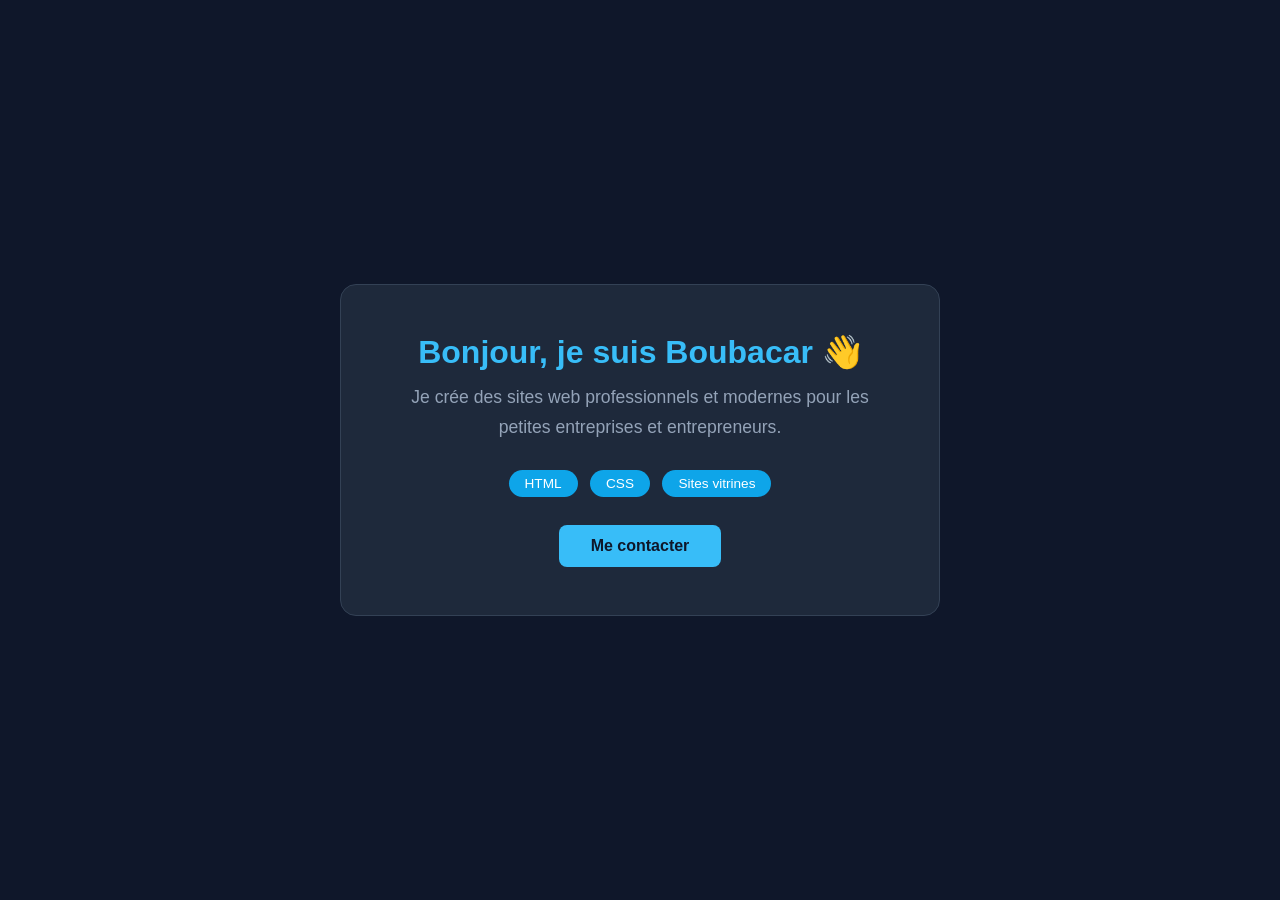
==== index.html @ 1b0bd962 "premier commit - mon portfolio" ====
<!DOCTYPE html>
<html lang="fr">
<head>
  <meta charset="UTF-8">
  <meta name="viewport" content="width=device-width, initial-scale=1.0">
  <title>Mon Portfolio</title>
  <link rel="stylesheet" href="style.css">
</head>
<body>

  <div class="carte">
    <h1>Bonjour, je suis Boubacar 👋</h1>
    <p>Je crée des sites web professionnels et modernes pour les petites entreprises et entrepreneurs.</p>

    <div>
      <span class="badge">HTML</span>
      <span class="badge">CSS</span>
      <span class="badge">Sites vitrines</span>
    </div>

    <a class="bouton" href="mailto:bd000hd@gmail.com">Me contacter</a>
  </div>

</body>
</html>
---- style.css ----
/* Reset de base */
* {
  margin: 0;
  padding: 0;
  box-sizing: border-box;
}

body {
  font-family: 'Segoe UI', sans-serif;
  background-color: #0f172a;
  color: #f8fafc;
  display: flex;
  justify-content: center;
  align-items: center;
  min-height: 100vh;
}

.carte {
  background-color: #1e293b;
  border-radius: 16px;
  padding: 48px;
  max-width: 600px;
  text-align: center;
  border: 1px solid #334155;
}

h1 {
  font-size: 2rem;
  margin-bottom: 12px;
  color: #38bdf8;
}

p {
  font-size: 1.1rem;
  color: #94a3b8;
  line-height: 1.7;
  margin-bottom: 24px;
}

.badge {
  display: inline-block;
  background-color: #0ea5e9;
  color: #fff;
  padding: 6px 16px;
  border-radius: 999px;
  font-size: 0.85rem;
  margin: 4px;
}

.bouton {
  display: inline-block;
  margin-top: 24px;
  background-color: #38bdf8;
  color: #0f172a;
  padding: 12px 32px;
  border-radius: 8px;
  font-weight: bold;
  text-decoration: none;
  font-size: 1rem;
}

.bouton:hover {
  background-color: #0ea5e9;
}
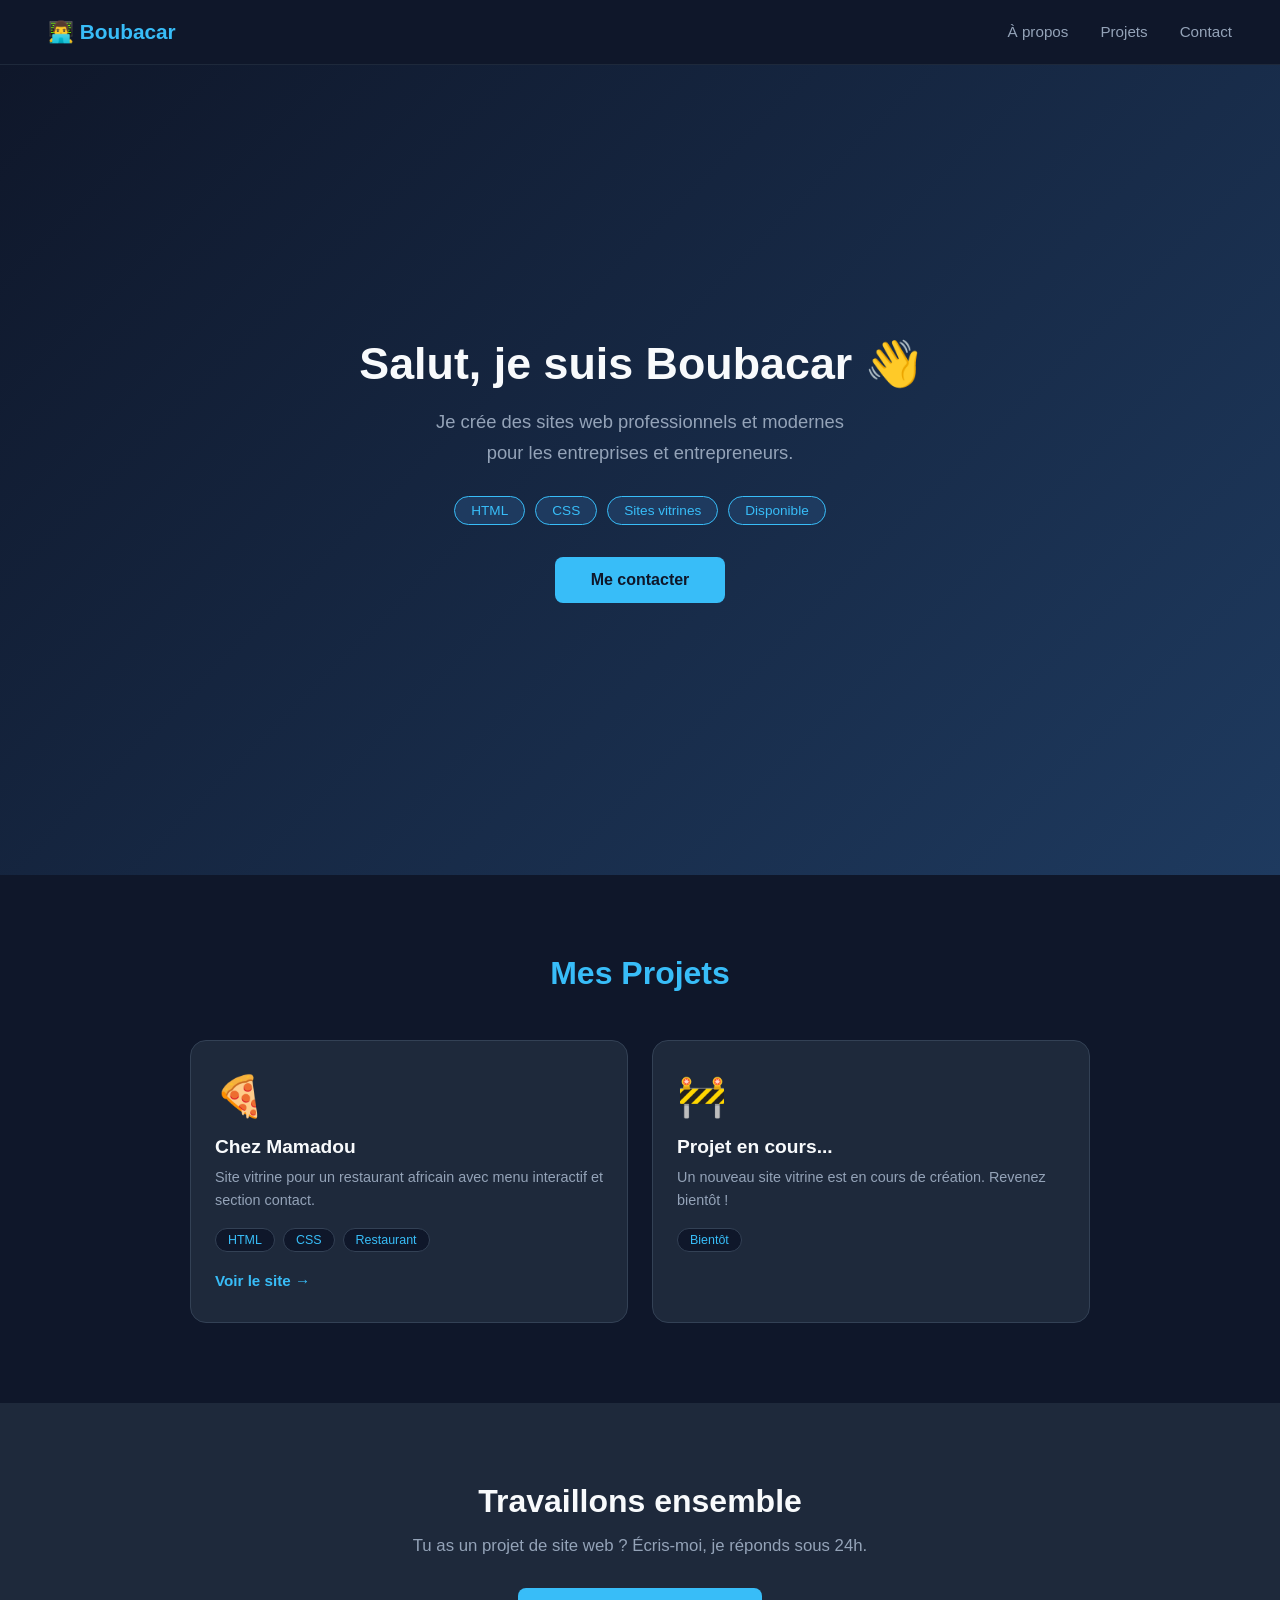
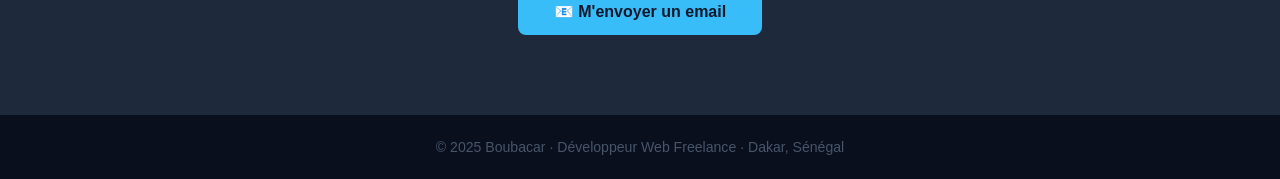
==== commit 670d652d: "portfolio mis à jour avec projets" ====
--- a/index.html
+++ b/index.html
@@ -3,23 +3,77 @@
 <head>
   <meta charset="UTF-8">
   <meta name="viewport" content="width=device-width, initial-scale=1.0">
-  <title>Mon Portfolio</title>
+  <title>Boubacar - Développeur Web Freelance</title>
   <link rel="stylesheet" href="style.css">
 </head>
 <body>
 
-  <div class="carte">
-    <h1>Bonjour, je suis Boubacar 👋</h1>
-    <p>Je crée des sites web professionnels et modernes pour les petites entreprises et entrepreneurs.</p>
+  <!-- NAV -->
+  <nav>
+    <div class="logo">👨‍💻 Boubacar</div>
+    <ul>
+      <li><a href="#apropos">À propos</a></li>
+      <li><a href="#projets">Projets</a></li>
+      <li><a href="#contact">Contact</a></li>
+    </ul>
+  </nav>
 
-    <div>
-      <span class="badge">HTML</span>
-      <span class="badge">CSS</span>
-      <span class="badge">Sites vitrines</span>
+  <!-- HERO -->
+  <section class="hero" id="apropos">
+    <div class="hero-content">
+      <h1>Salut, je suis Boubacar 👋</h1>
+      <p>Je crée des sites web professionnels et modernes<br>pour les entreprises et entrepreneurs.</p>
+      <div class="badges">
+        <span class="badge">HTML</span>
+        <span class="badge">CSS</span>
+        <span class="badge">Sites vitrines</span>
+        <span class="badge">Disponible</span>
+      </div>
+      <a href="#contact" class="bouton">Me contacter</a>
     </div>
+  </section>
 
-    <a class="bouton" href="mailto:bd000hd@gmail.com">Me contacter</a>
-  </div>
+  <!-- PROJETS -->
+  <section class="projets" id="projets">
+    <h2>Mes Projets</h2>
+    <div class="grille">
+
+      <div class="carte-projet">
+        <div class="emoji">🍕</div>
+        <h3>Chez Mamadou</h3>
+        <p>Site vitrine pour un restaurant africain avec menu interactif et section contact.</p>
+        <div class="tags">
+          <span class="tag">HTML</span>
+          <span class="tag">CSS</span>
+          <span class="tag">Restaurant</span>
+        </div>
+        <a href="https://boubacar-collab.github.io/site-de-restaurant/" 
+           target="_blank" class="lien">Voir le site →</a>
+      </div>
+
+      <div class="carte-projet">
+        <div class="emoji">🚧</div>
+        <h3>Projet en cours...</h3>
+        <p>Un nouveau site vitrine est en cours de création. Revenez bientôt !</p>
+        <div class="tags">
+          <span class="tag">Bientôt</span>
+        </div>
+      </div>
+
+    </div>
+  </section>
+
+  <!-- CONTACT -->
+  <section class="contact" id="contact">
+    <h2>Travaillons ensemble</h2>
+    <p>Tu as un projet de site web ? Écris-moi, je réponds sous 24h.</p>
+    <a href="mailto:tonemail@gmail.com" class="bouton">📧 M'envoyer un email</a>
+  </section>
+
+  <!-- FOOTER -->
+  <footer>
+    <p>© 2025 Boubacar · Développeur Web Freelance · Dakar, Sénégal</p>
+  </footer>
 
 </body>
 </html>
--- a/style.css
+++ b/style.css
@@ -1,4 +1,3 @@
-/* Reset de base */
 * {
   margin: 0;
   padding: 0;
@@ -9,56 +8,206 @@
   font-family: 'Segoe UI', sans-serif;
   background-color: #0f172a;
   color: #f8fafc;
-  display: flex;
+}
+
+/* NAV */
+nav {
+  display: flex;
+  justify-content: space-between;
+  align-items: center;
+  padding: 20px 48px;
+  background-color: #0f172a;
+  border-bottom: 1px solid #1e293b;
+  position: sticky;
+  top: 0;
+  z-index: 100;
+}
+
+.logo {
+  font-size: 1.3rem;
+  font-weight: bold;
+  color: #38bdf8;
+}
+
+nav ul {
+  list-style: none;
+  display: flex;
+  gap: 32px;
+}
+
+nav ul a {
+  color: #94a3b8;
+  text-decoration: none;
+  font-size: 0.95rem;
+  transition: color 0.2s;
+}
+
+nav ul a:hover {
+  color: #38bdf8;
+}
+
+/* HERO */
+.hero {
+  min-height: 90vh;
+  display: flex;
+  align-items: center;
   justify-content: center;
-  align-items: center;
-  min-height: 100vh;
-}
-
-.carte {
-  background-color: #1e293b;
-  border-radius: 16px;
+  text-align: center;
   padding: 48px;
-  max-width: 600px;
-  text-align: center;
-  border: 1px solid #334155;
-}
-
-h1 {
-  font-size: 2rem;
-  margin-bottom: 12px;
-  color: #38bdf8;
-}
-
-p {
-  font-size: 1.1rem;
-  color: #94a3b8;
+  background: linear-gradient(135deg, #0f172a 0%, #1e3a5f 100%);
+}
+
+.hero-content h1 {
+  font-size: 2.8rem;
+  margin-bottom: 16px;
+  color: #f8fafc;
+}
+
+.hero-content p {
+  font-size: 1.15rem;
+  color: #94a3b8;
+  margin-bottom: 28px;
   line-height: 1.7;
-  margin-bottom: 24px;
+}
+
+.badges {
+  display: flex;
+  flex-wrap: wrap;
+  gap: 10px;
+  justify-content: center;
+  margin-bottom: 32px;
 }
 
 .badge {
-  display: inline-block;
-  background-color: #0ea5e9;
-  color: #fff;
+  background-color: #1e3a5f;
+  color: #38bdf8;
   padding: 6px 16px;
   border-radius: 999px;
   font-size: 0.85rem;
-  margin: 4px;
+  border: 1px solid #38bdf8;
 }
 
 .bouton {
   display: inline-block;
-  margin-top: 24px;
   background-color: #38bdf8;
   color: #0f172a;
-  padding: 12px 32px;
+  padding: 14px 36px;
   border-radius: 8px;
   font-weight: bold;
   text-decoration: none;
   font-size: 1rem;
+  transition: background-color 0.2s;
 }
 
 .bouton:hover {
   background-color: #0ea5e9;
+}
+
+/* PROJETS */
+.projets {
+  padding: 80px 48px;
+  text-align: center;
+  background-color: #0f172a;
+}
+
+.projets h2 {
+  font-size: 2rem;
+  margin-bottom: 48px;
+  color: #38bdf8;
+}
+
+.grille {
+  display: grid;
+  grid-template-columns: repeat(auto-fit, minmax(280px, 1fr));
+  gap: 24px;
+  max-width: 900px;
+  margin: 0 auto;
+}
+
+.carte-projet {
+  background-color: #1e293b;
+  border-radius: 16px;
+  padding: 32px 24px;
+  border: 1px solid #334155;
+  text-align: left;
+  transition: transform 0.2s, border-color 0.2s;
+}
+
+.carte-projet:hover {
+  transform: translateY(-4px);
+  border-color: #38bdf8;
+}
+
+.carte-projet .emoji {
+  font-size: 2.5rem;
+  margin-bottom: 16px;
+}
+
+.carte-projet h3 {
+  font-size: 1.2rem;
+  margin-bottom: 8px;
+  color: #f8fafc;
+}
+
+.carte-projet p {
+  font-size: 0.9rem;
+  color: #94a3b8;
+  line-height: 1.6;
+  margin-bottom: 16px;
+}
+
+.tags {
+  display: flex;
+  flex-wrap: wrap;
+  gap: 8px;
+  margin-bottom: 20px;
+}
+
+.tag {
+  background-color: #0f172a;
+  color: #38bdf8;
+  padding: 4px 12px;
+  border-radius: 999px;
+  font-size: 0.78rem;
+  border: 1px solid #334155;
+}
+
+.lien {
+  color: #38bdf8;
+  text-decoration: none;
+  font-weight: bold;
+  font-size: 0.95rem;
+  transition: color 0.2s;
+}
+
+.lien:hover {
+  color: #0ea5e9;
+}
+
+/* CONTACT */
+.contact {
+  padding: 80px 48px;
+  text-align: center;
+  background-color: #1e293b;
+}
+
+.contact h2 {
+  font-size: 2rem;
+  margin-bottom: 16px;
+  color: #f8fafc;
+}
+
+.contact p {
+  color: #94a3b8;
+  margin-bottom: 32px;
+  font-size: 1.05rem;
+}
+
+/* FOOTER */
+footer {
+  text-align: center;
+  padding: 24px;
+  background-color: #0a0f1e;
+  color: #475569;
+  font-size: 0.88rem;
 }
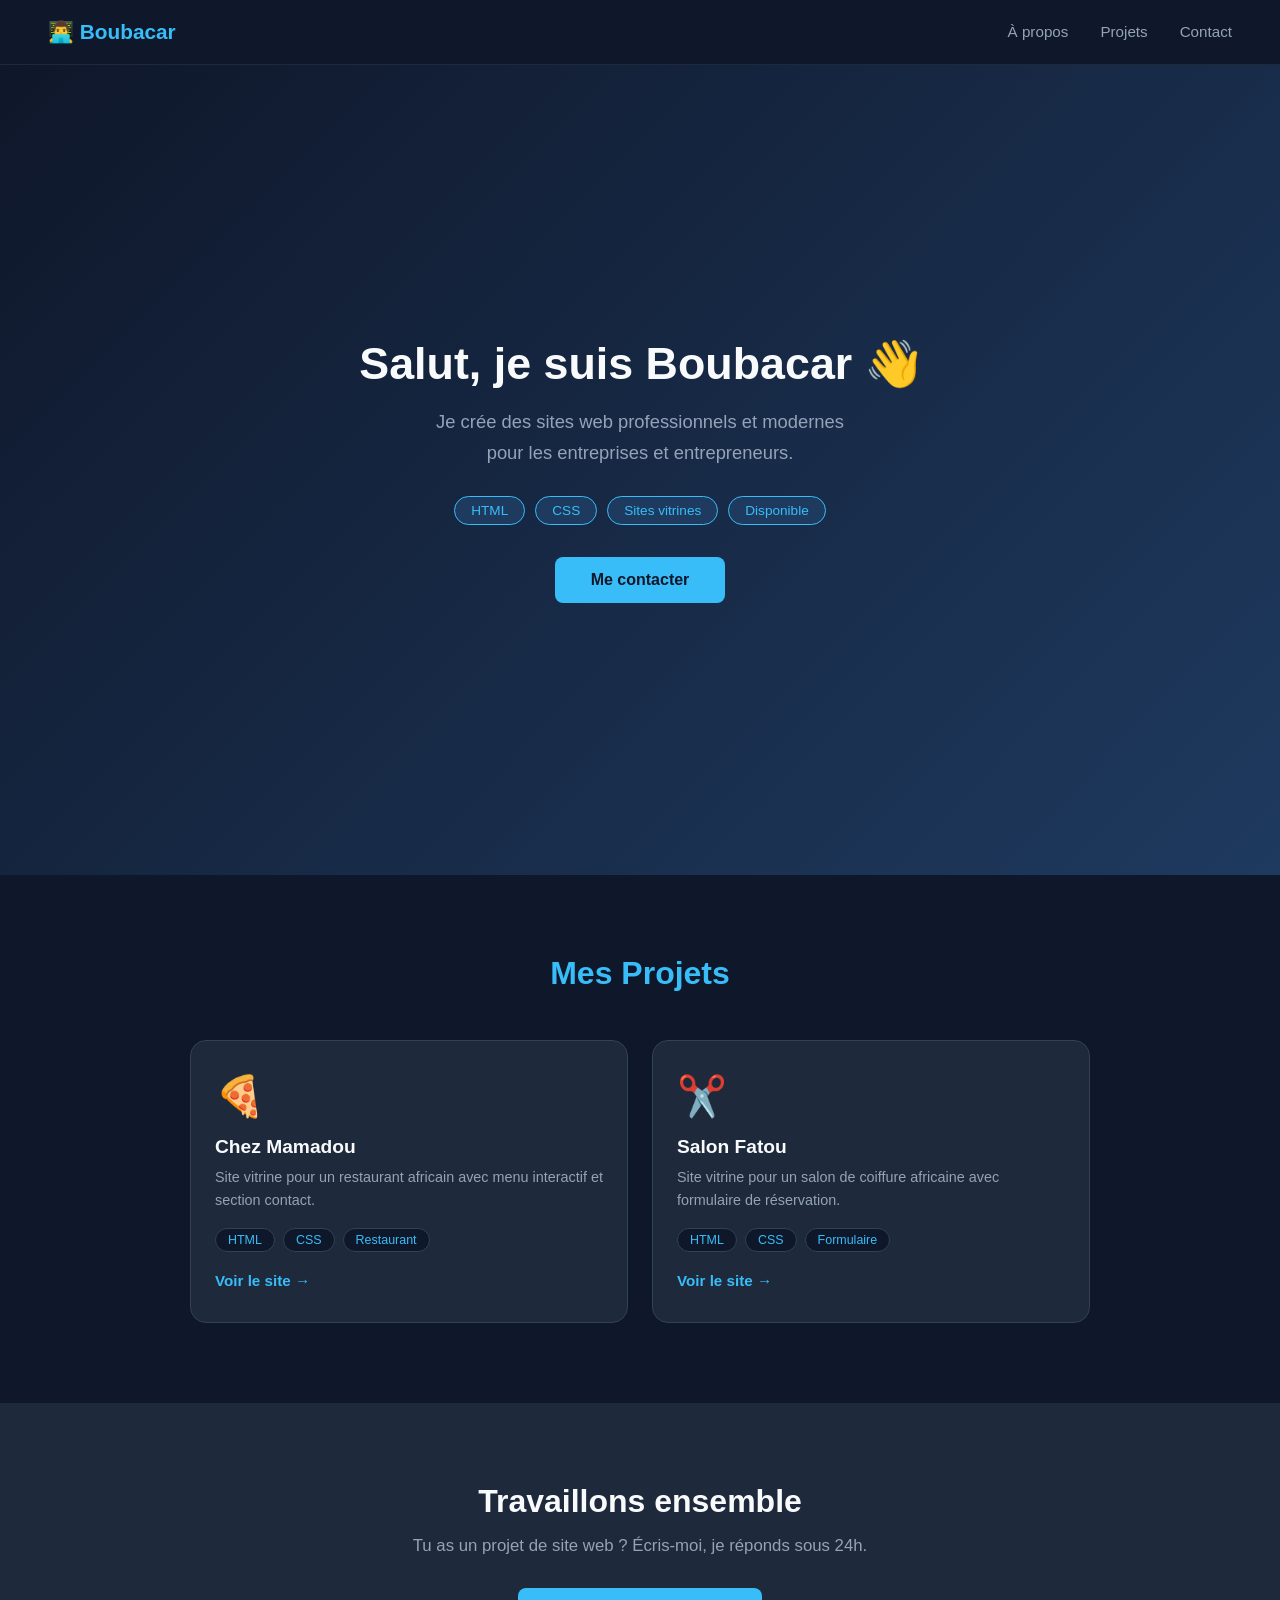
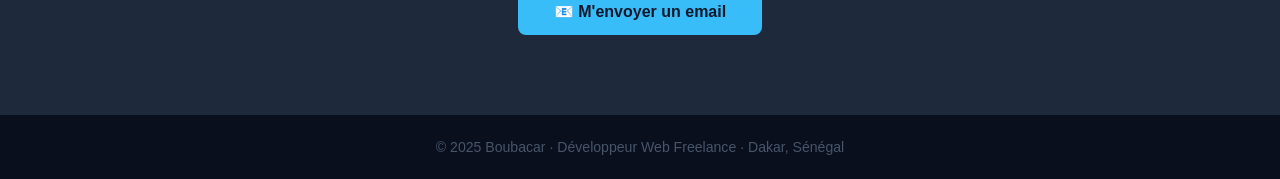
==== commit ca3ea8ea: "portfolio mis à jour avec projets" ====
--- a/index.html
+++ b/index.html
@@ -52,12 +52,16 @@
       </div>
 
       <div class="carte-projet">
-        <div class="emoji">🚧</div>
-        <h3>Projet en cours...</h3>
-        <p>Un nouveau site vitrine est en cours de création. Revenez bientôt !</p>
+        <div class="emoji">✂️</div>
+        <h3>Salon Fatou</h3>
+        <p>Site vitrine pour un salon de coiffure africaine avec formulaire de réservation.</p>
         <div class="tags">
-          <span class="tag">Bientôt</span>
+          <span class="tag">HTML</span>
+          <span class="tag">CSS</span>
+          <span class="tag">Formulaire</span>
         </div>
+        <a href="https://boubacar-collab.github.io/site-coiffure/" 
+          target="_blank" class="lien">Voir le site →</a>
       </div>
 
     </div>
